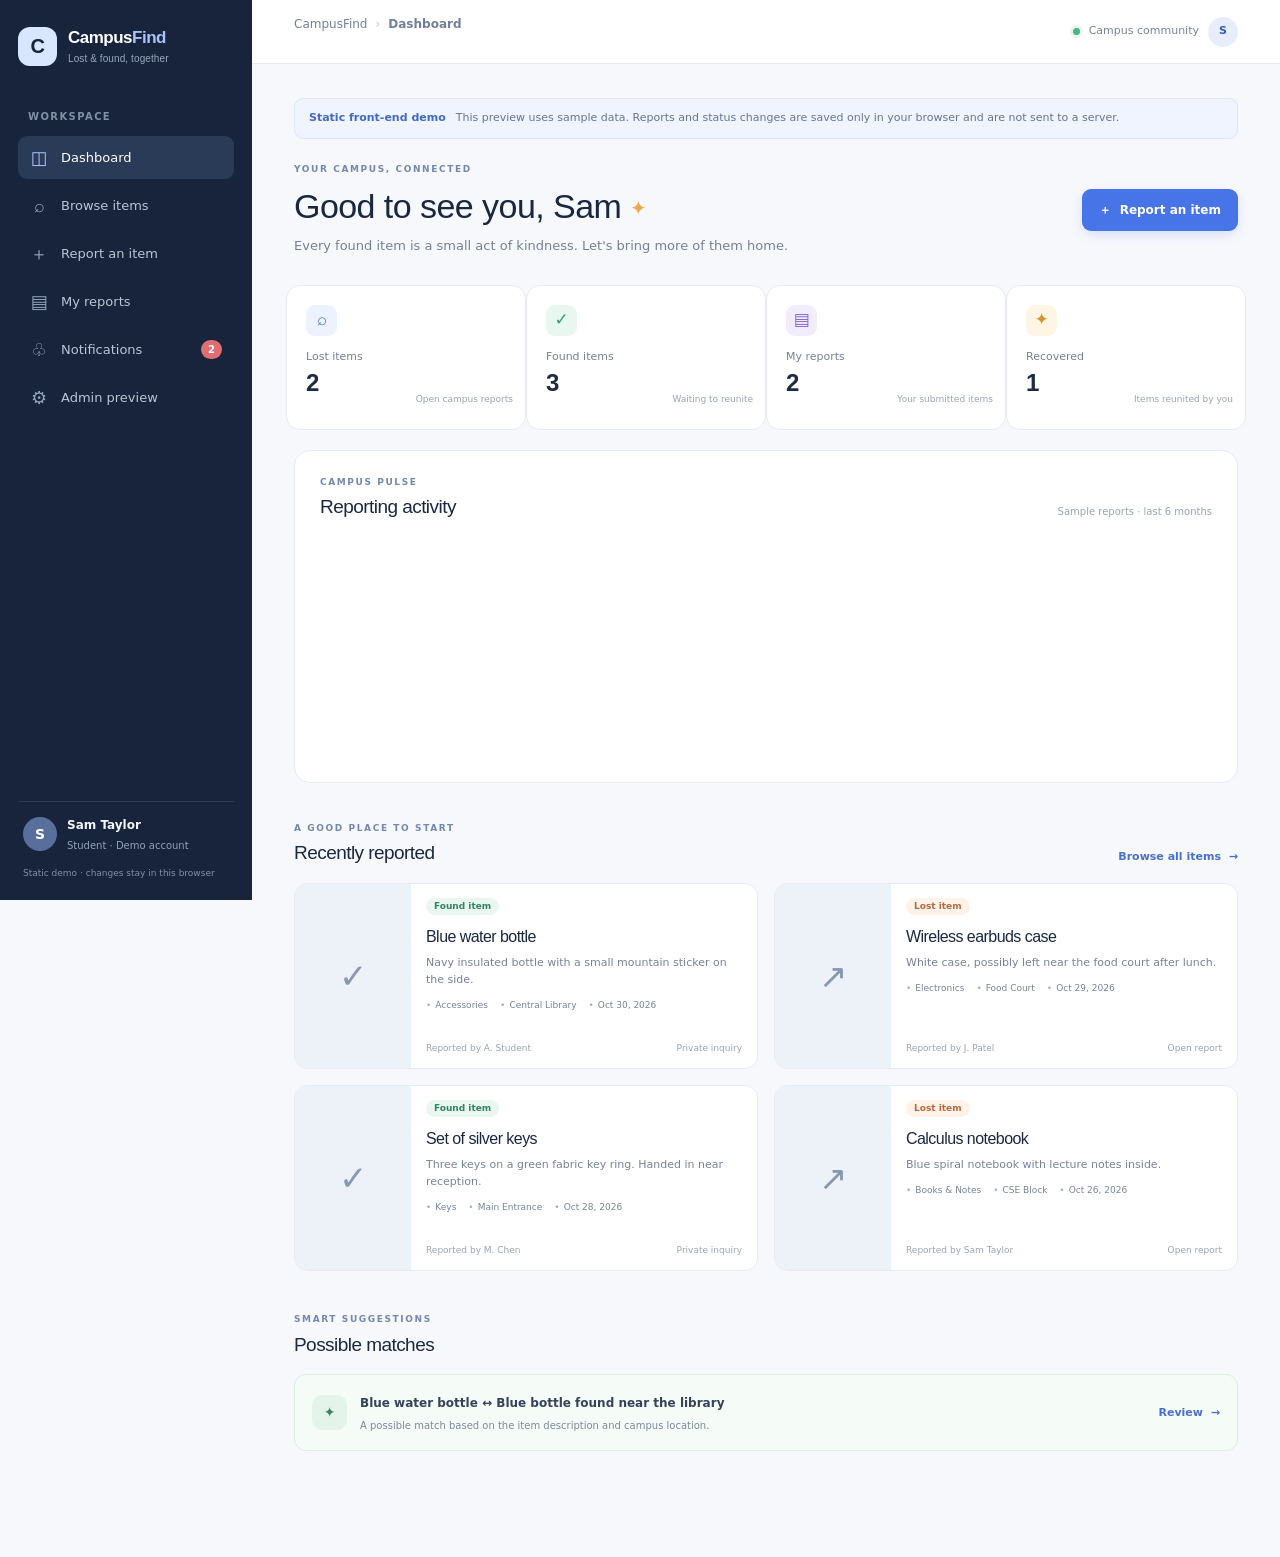
==== index.html @ 8f7933c7 "Deploy static CampusFind front end Co-authored-by: Copilot <223556219+Copilot@users.noreply.github.c" ====
<!doctype html>
<html lang="en">
<head>
    <meta charset="utf-8">
    <meta name="viewport" content="width=device-width, initial-scale=1">
    <meta name="theme-color" content="#17243b">
    <meta name="description" content="A static CampusFind front-end demo for campus lost-and-found reports.">
    <title>CampusFind · Static demo</title>
    <link href="assets/vendor/bootstrap/bootstrap.min.css" rel="stylesheet">
    <link rel="stylesheet" href="assets/app.css">
    <link rel="stylesheet" href="styles.css">
    <script src="assets/vendor/chart.js/chart.umd.min.js" defer></script>
    <script src="app.js" defer></script>
</head>
<body>
    <aside class="sidebar">
        <a class="brand" href="#dashboard" aria-label="CampusFind dashboard">
            <span class="brand-mark">C</span>
            <span>Campus<span class="brand-light">Find</span><small>Lost &amp; found, together</small></span>
        </a>
        <div class="sidebar-label">Workspace</div>
        <nav class="side-nav" aria-label="Main navigation">
            <a class="active" href="#dashboard" data-page-link="dashboard"><span>◫</span> Dashboard</a>
            <a href="#browse" data-page-link="browse"><span>⌕</span> Browse items</a>
            <a href="#report" data-page-link="report"><span>＋</span> Report an item</a>
            <a href="#my-reports" data-page-link="my-reports"><span>▤</span> My reports</a>
            <a href="#notifications" data-page-link="notifications"><span>♧</span> Notifications <b class="nav-count" id="nav-count">2</b></a>
            <a href="#admin" data-page-link="admin"><span>⚙</span> Admin preview</a>
        </nav>
        <div class="sidebar-bottom">
            <div class="profile-chip">
                <span class="avatar">S</span>
                <span><strong>Sam Taylor</strong><small>Student · Demo account</small></span>
            </div>
            <p class="demo-hint">Static demo · changes stay in this browser</p>
        </div>
    </aside>

    <main class="main-content">
        <header class="topbar">
            <div class="breadcrumb">CampusFind <span>›</span> <strong id="breadcrumb-current">Dashboard</strong></div>
            <div class="topbar-user"><span class="online-dot"></span> Campus community <span class="avatar avatar-small">S</span></div>
        </header>

        <div class="page-wrap">
            <div class="demo-banner" role="note"><strong>Static front-end demo</strong><span>This preview uses sample data. Reports and status changes are saved only in your browser and are not sent to a server.</span></div>

            <section class="static-page" data-page="dashboard">
                <div class="welcome-row">
                    <div><div class="eyebrow">YOUR CAMPUS, CONNECTED</div><h1>Good to see you, Sam <span class="wave">✦</span></h1><p class="subheading">Every found item is a small act of kindness. Let's bring more of them home.</p></div>
                    <a class="button button-primary" href="#report" data-page-link="report">＋ <span>Report an item</span></a>
                </div>
                <section class="stats-grid row row-cols-1 row-cols-sm-2 row-cols-xl-4 g-3" aria-label="Campus item statistics">
                    <article class="stat-card stat-blue col"><span class="stat-icon">⌕</span><span class="stat-label">Lost items</span><strong id="lost-count">0</strong><small>Open campus reports</small></article>
                    <article class="stat-card stat-green col"><span class="stat-icon">✓</span><span class="stat-label">Found items</span><strong id="found-count">0</strong><small>Waiting to reunite</small></article>
                    <article class="stat-card stat-violet col"><span class="stat-icon">▤</span><span class="stat-label">My reports</span><strong id="my-count">0</strong><small>Your submitted items</small></article>
                    <article class="stat-card stat-amber col"><span class="stat-icon">✦</span><span class="stat-label">Recovered</span><strong id="recovered-count">0</strong><small>Items reunited by you</small></article>
                </section>
                <section class="panel activity-chart">
                    <div class="section-heading"><div><div class="eyebrow">CAMPUS PULSE</div><h2>Reporting activity</h2></div><span class="chart-caption">Sample reports · last 6 months</span></div>
                    <canvas id="activity-chart" height="100" aria-label="Sample lost and found reports by month" role="img"></canvas>
                </section>
                <section class="content-section">
                    <div class="section-heading"><div><div class="eyebrow">A GOOD PLACE TO START</div><h2>Recently reported</h2></div><a class="text-link" href="#browse" data-page-link="browse">Browse all items <span>→</span></a></div>
                    <div class="item-grid" id="recent-items"></div>
                </section>
                <section class="content-section">
                    <div class="section-heading"><div><div class="eyebrow">SMART SUGGESTIONS</div><h2>Possible matches</h2></div></div>
                    <div class="suggestion-card"><span class="suggestion-icon">✦</span><div><strong>Blue water bottle ↔ Blue bottle found near the library</strong><p>A possible match based on the item description and campus location.</p></div><a class="text-link" href="#browse" data-page-link="browse">Review <span>→</span></a></div>
                </section>
            </section>

            <section class="static-page" data-page="browse" hidden>
                <div class="page-heading"><div class="eyebrow">THE CAMPUS BOARD</div><h1>Browse items</h1><p class="subheading">Search recent reports and filter by item type.</p></div>
                <form class="filter-form panel" id="filter-form">
                    <div class="filter-primary">
                        <label class="sr-only" for="search-items">Search items</label>
                        <input class="search-input" type="search" id="search-items" placeholder="Search reports...">
                        <label class="sr-only" for="filter-type">Item type</label>
                        <select id="filter-type"><option value="">All reports</option><option value="lost">Lost items</option><option value="found">Found items</option></select>
                        <label class="sr-only" for="filter-category">Category</label>
                        <select id="filter-category"><option value="">All categories</option><option>Accessories</option><option>Electronics</option><option>Books &amp; Notes</option><option>Keys</option><option>Bags</option><option>Clothing &amp; Accessories</option></select>
                        <button class="button button-primary button-small" type="submit">Search</button>
                    </div>
                </form>
                <p class="results-line" id="results-line" aria-live="polite"></p>
                <div class="item-grid" id="browse-items"></div>
            </section>

            <section class="static-page" data-page="report" hidden>
                <div class="page-heading"><div class="eyebrow">HELP YOUR CAMPUS COMMUNITY</div><h1>Report an item</h1><p class="subheading">The more detail you share, the easier it is to get this item back where it belongs.</p></div>
                <form class="panel report-form" id="report-form">
                    <div class="form-section-title"><span>01</span><div><h2>What happened?</h2><p>Choose the report type and tell us about the item.</p></div></div>
                    <div class="segmented-control">
                        <label><input type="radio" name="type" value="lost" checked><span>⌕ &nbsp; I lost an item</span></label>
                        <label><input type="radio" name="type" value="found"><span>✓ &nbsp; I found an item</span></label>
                    </div>
                    <div class="form-row">
                        <label>Item name<input name="name" maxlength="120" required placeholder="e.g. Blue water bottle"></label>
                        <label>Category<select name="category" required><option value="">Choose a category</option><option>Electronics</option><option>Books &amp; Notes</option><option>Keys</option><option>ID Cards &amp; Wallets</option><option>Clothing &amp; Accessories</option><option>Bags</option><option>Stationery</option><option>Other</option></select></label>
                    </div>
                    <label>Description<textarea name="description" rows="4" maxlength="500" required placeholder="Color, brand, unique marks, or anything else that could help identify it"></textarea></label>
                    <div class="form-section-title form-section-spaced"><span>02</span><div><h2>Where and when?</h2><p>An approximate time and campus location are helpful.</p></div></div>
                    <div class="form-row">
                        <label>Date<input type="date" name="date" required></label>
                        <label>Campus location<select name="location" required><option value="">Choose a location</option><option>Central Library</option><option>Food Court</option><option>Main Block</option><option>CSE Block</option><option>Hostel</option><option>Main Entrance</option><option>Other campus location</option></select></label>
                    </div>
                    <div class="form-footer"><p>This static preview stores your report only in this browser.</p><button class="button button-primary" type="submit">Save demo report <span>→</span></button></div>
                </form>
            </section>

            <section class="static-page" data-page="my-reports" hidden>
                <div class="page-heading"><div class="eyebrow">YOUR ACTIVITY</div><h1>My reports</h1><p class="subheading">Follow your reports from review to reunion.</p></div>
                <div class="item-grid" id="my-items"></div>
            </section>

            <section class="static-page" data-page="notifications" hidden>
                <div class="section-heading notification-heading"><div><div class="eyebrow">UPDATES FOR YOU</div><h1>Notifications</h1></div><button class="text-button" type="button" id="mark-read">Mark all as read</button></div>
                <div class="notification-list" id="notification-list"></div>
            </section>

            <section class="static-page" data-page="admin" hidden>
                <div class="page-heading"><div class="eyebrow">DEMO ONLY</div><h1>Admin preview</h1><p class="subheading">A visual preview of moderation tools. Actions here do not affect real accounts or reports.</p></div>
                <div class="stats-grid admin-stats row row-cols-1 row-cols-sm-2 row-cols-xl-4 g-3">
                    <article class="stat-card stat-amber col"><span class="stat-label">Pending review</span><strong id="pending-count">0</strong><small>Sample queue</small></article>
                    <article class="stat-card stat-blue col"><span class="stat-label">Active members</span><strong>248</strong><small>Sample total</small></article>
                </div>
                <section class="panel table-panel">
                    <div class="section-heading"><div><div class="eyebrow">MODERATION QUEUE</div><h2>Recent reports</h2></div><span class="chart-caption">Preview only</span></div>
                    <div class="table-scroll"><table><thead><tr><th>Report</th><th>Type</th><th>Location</th><th>Status</th></tr></thead><tbody id="admin-rows"></tbody></table></div>
                </section>
            </section>
        </div>
    </main>
</body>
</html>
---- assets/app.css ----
:root {
    --navy: #17243b;
    --navy-soft: #253652;
    --ink: #1d2b42;
    --muted: #748197;
    --line: #e7ebf1;
    --canvas: #f7f8fb;
    --white: #fff;
    --blue: #4775e8;
    --blue-dark: #3563d5;
    --green: #2e9b71;
    --radius: 16px;
    font-family: "DM Sans", sans-serif;
}

* { box-sizing: border-box; }
body { margin: 0; min-height: 100vh; color: var(--ink); background: var(--canvas); font-size: 14px; }
a { color: inherit; text-decoration: none; }
button, input, select, textarea { font: inherit; }
button, select { cursor: pointer; }
.sidebar { position: fixed; inset: 0 auto 0 0; z-index: 3; display: flex; flex-direction: column; width: 252px; padding: 27px 18px 20px; color: #d7dfed; background: var(--navy); }
.brand { display: flex; align-items: center; gap: 11px; color: #fff; font: 800 17px/1.1 Manrope, sans-serif; letter-spacing: -.5px; }
.brand-mark { display: grid; width: 39px; height: 39px; place-items: center; border-radius: 12px; color: var(--navy); background: #d8e6ff; font: 800 20px Manrope, sans-serif; }
.brand-light { color: #a9c2ff; }
.brand small { display: block; margin-top: 5px; color: #99a8bd; font: 400 10px "DM Sans", sans-serif; letter-spacing: .1px; }
.sidebar-label { margin: 43px 10px 12px; color: #8290a6; font-size: 10px; font-weight: 700; letter-spacing: 1.4px; text-transform: uppercase; }
.side-nav { display: grid; gap: 5px; }
.side-nav a { display: flex; align-items: center; gap: 13px; min-height: 43px; padding: 0 12px; border-radius: 9px; color: #bac5d6; font-size: 13px; transition: background .2s, color .2s; }
.side-nav a > span { width: 18px; color: #94a4bc; font-size: 18px; text-align: center; }
.side-nav a:hover, .side-nav a.active { color: #fff; background: #2a3b58; }
.side-nav a.active > span { color: #a9c2ff; }
.nav-count { margin-left: auto; padding: 2px 7px; border-radius: 99px; color: #fff; background: #df6e73; font-size: 10px; }
.sidebar-bottom { margin-top: auto; }
.profile-chip { display: flex; align-items: center; gap: 10px; padding: 14px 5px; border-top: 1px solid #ffffff1a; }
.profile-chip strong, .profile-chip small { display: block; max-width: 154px; overflow: hidden; text-overflow: ellipsis; white-space: nowrap; }
.profile-chip strong { color: #f4f6fb; font-size: 12px; }
.profile-chip small { margin-top: 4px; color: #92a1b5; font-size: 10px; }
.avatar { display: grid; flex: 0 0 auto; width: 34px; height: 34px; place-items: center; border-radius: 50%; color: #fff; background: #576f9a; font-weight: 700; }
.avatar-small { width: 30px; height: 30px; color: #365ab5; background: #e8edfb; }
.logout-button { display: flex; align-items: center; gap: 12px; width: 100%; padding: 9px 8px; border: 0; color: #aeb9ca; background: none; text-align: left; }
.logout-button:hover { color: white; }
.main-content { min-height: 100vh; margin-left: 252px; }
.topbar { position: sticky; top: 0; z-index: 2; display: flex; align-items: center; justify-content: space-between; height: 64px; padding: 0 42px; border-bottom: 1px solid var(--line); background: #ffffffed; backdrop-filter: blur(12px); }
.breadcrumb { color: #718099; font-size: 12px; }
.breadcrumb span { margin: 0 8px; color: #bdc5d2; }
.topbar-user { display: flex; align-items: center; gap: 9px; color: #778499; font-size: 11px; }
.online-dot { width: 7px; height: 7px; border-radius: 50%; background: #48b582; box-shadow: 0 0 0 3px #48b58222; }
.page-wrap { width: min(1180px, 100%); margin: 0 auto; padding: 34px 42px 64px; }
h1, h2, h3, p { margin-top: 0; }
h1, h2, h3 { font-family: Manrope, sans-serif; color: #192840; letter-spacing: -.55px; }
h1 { margin-bottom: 8px; font-size: clamp(26px, 3vw, 34px); line-height: 1.22; }
h2 { margin-bottom: 0; font-size: 19px; }
h3 { margin: 12px 0 8px; font-size: 16px; }
.eyebrow { margin-bottom: 10px; color: #7488ad; font-size: 9px; font-weight: 700; letter-spacing: 1.6px; }
.subheading { margin: 0; color: var(--muted); font-size: 13px; line-height: 1.7; }
.welcome-row { display: flex; align-items: center; justify-content: space-between; gap: 20px; margin-bottom: 27px; }
.wave { color: #efa94b; font-size: 20px; vertical-align: 3px; }
.button { display: inline-flex; align-items: center; justify-content: center; gap: 9px; min-height: 42px; padding: 0 17px; border: 0; border-radius: 9px; font-size: 12px; font-weight: 700; transition: background .2s, transform .2s; }
.button:hover { transform: translateY(-1px); }
.button-primary { color: #fff; background: var(--blue); box-shadow: 0 4px 11px #4775e82c; }
.button-primary:hover { background: var(--blue-dark); }
.button-muted { color: #657187; background: #f0f2f6; }
.button-muted:hover { background: #e5e8ee; }
.button-small { min-height: 34px; padding: 0 12px; font-size: 11px; }
.button-wide { width: 100%; min-height: 47px; margin-top: 8px; }
.stats-grid { margin-bottom: 39px; }
.activity-chart { margin: -19px 0 39px; }
.chart-caption { color: #9aa4b3; font-size: 10px; }
.activity-chart canvas { max-height: 220px; }
.stat-card { position: relative; min-height: 145px; padding: 19px; overflow: hidden; border: 1px solid var(--line); border-radius: 14px; background: #fff; }
.stat-icon { display: grid; width: 31px; height: 31px; margin-bottom: 13px; place-items: center; border-radius: 9px; font-size: 17px; }
.stat-label { display: block; color: #748197; font-size: 11px; }
.stat-card strong { display: block; margin-top: 4px; font: 800 24px Manrope, sans-serif; letter-spacing: -.6px; }
.stat-card small { position: absolute; right: 12px; bottom: 22px; color: #9aa4b3; font-size: 9px; }
.stat-blue .stat-icon { color: #5176d3; background: #edf2ff; }
.stat-green .stat-icon { color: #2f9d73; background: #e9f7f1; }
.stat-violet .stat-icon { color: #8766d0; background: #f2edfc; }
.stat-amber .stat-icon { color: #d29435; background: #fff5e4; }
.content-section { margin: 0 0 42px; }
.section-heading { display: flex; align-items: end; justify-content: space-between; gap: 18px; margin-bottom: 18px; }
.section-heading .eyebrow { margin-bottom: 7px; }
.text-link { color: #4a70cc; font-size: 11px; font-weight: 700; }
.text-link span { margin-left: 4px; }
.item-grid { display: grid; grid-template-columns: repeat(2, minmax(0, 1fr)); gap: 16px; }
.item-card { display: flex; min-width: 0; overflow: hidden; border: 1px solid var(--line); border-radius: 13px; background: var(--white); transition: box-shadow .2s, transform .2s; }
.item-card:hover { transform: translateY(-2px); box-shadow: 0 8px 26px #26395a0b; }
.item-photo, .item-photo-placeholder { flex: 0 0 116px; width: 116px; min-height: 184px; object-fit: cover; background: #edf1f8; }
.item-photo-placeholder { display: grid; place-items: center; color: #8798b3; font: 500 34px Manrope, sans-serif; }
.item-card-body { display: flex; flex: 1; flex-direction: column; min-width: 0; padding: 14px 15px 13px; }
.item-card-top { display: flex; align-items: center; justify-content: space-between; gap: 6px; }
.badge, .review-badge { display: inline-flex; align-items: center; padding: 4px 8px; border-radius: 99px; font-size: 9px; font-weight: 700; white-space: nowrap; }
.badge-lost { color: #b66a40; background: #fff2e9; }
.badge-found { color: #328464; background: #eaf7f1; }
.match-score { color: #528568; font-size: 9px; font-weight: 700; }
.item-card .item-description { display: -webkit-box; margin: 0 0 11px; overflow: hidden; color: #778398; font-size: 11px; line-height: 1.55; -webkit-box-orient: vertical; -webkit-line-clamp: 2; }
.item-meta { display: flex; flex-wrap: wrap; gap: 5px 12px; color: #768398; font-size: 9px; }
.item-meta span::before { margin-right: 4px; color: #a4afbf; content: "•"; }
.item-card-footer { display: flex; justify-content: space-between; gap: 8px; margin-top: auto; padding-top: 11px; color: #9aa4b3; font-size: 9px; }
.contact-link { color: #5072c1; font-weight: 700; }
.status-text { color: #33936e; font-weight: 700; }
.inquiry { margin-top: 12px; padding-top: 9px; border-top: 1px solid #eff1f5; color: #5574bd; font-size: 10px; font-weight: 700; }
.inquiry summary { cursor: pointer; }
.inquiry-form { display: grid; gap: 7px; margin-top: 8px; }
.inquiry-form textarea { min-height: 60px; }
.empty-state { grid-column: 1 / -1; padding: 46px 20px; border: 1px dashed #dce2ed; border-radius: var(--radius); background: #fff; text-align: center; }
.empty-icon { display: block; margin-bottom: 12px; color: #91a2c2; font-size: 30px; }
.empty-state h3 { margin-bottom: 7px; }
.empty-state p { margin-bottom: 16px; color: var(--muted); font-size: 12px; }
.page-heading { margin-bottom: 23px; }
.filter-bar { display: grid; gap: 9px; margin-bottom: 13px; padding: 11px; border: 1px solid var(--line); border-radius: 12px; background: white; }
.filter-primary { display: flex; align-items: center; gap: 9px; }
.filter-advanced { display: grid; grid-template-columns: repeat(4, minmax(0, 1fr)); align-items: end; gap: 9px; }
.filter-advanced label { gap: 4px; color: #78859a; font-size: 9px; }
.filter-bar select, .filter-bar input { min-width: 0; height: 36px; border: 0; outline: 0; color: #5d697d; background: transparent; font-size: 11px; }
.filter-primary select { max-width: 154px; padding: 0 7px; border-left: 1px solid var(--line); }
.filter-advanced select, .filter-advanced input { border: 1px solid var(--line); border-radius: 7px; background: white; }
.search-input { display: flex; flex: 1; align-items: center; gap: 8px; min-width: 120px; padding-left: 7px; color: #90a0b6; }
.search-input span { font-size: 18px; }
.search-input input { flex: 1; width: 100%; }
.results-line { margin: 16px 0 12px; color: #8a96a8; font-size: 10px; }
.pagination { display: flex; justify-content: center; gap: 6px; margin-top: 25px; }
.pagination a { display: grid; min-width: 32px; height: 32px; place-items: center; border: 1px solid var(--line); border-radius: 8px; color: #67758c; background: white; font-size: 11px; }
.pagination a.current { border-color: var(--blue); color: white; background: var(--blue); }
.panel { padding: 25px; border: 1px solid var(--line); border-radius: var(--radius); background: white; }
.report-form { max-width: 830px; }
.form-section-title { display: flex; align-items: center; gap: 12px; margin-bottom: 19px; }
.form-section-title > span { display: grid; flex: 0 0 auto; width: 31px; height: 31px; place-items: center; border-radius: 9px; color: #5879c8; background: #eef2fc; font-size: 10px; font-weight: 700; }
.form-section-title h2 { margin-bottom: 4px; font-size: 15px; }
.form-section-title p { margin: 0; color: #929cad; font-size: 10px; }
.form-section-spaced { margin-top: 30px; }
.form-stack { display: grid; gap: 14px; }
label { display: grid; gap: 7px; color: #4b5870; font-size: 11px; font-weight: 600; }
input:not([type="radio"]):not([type="checkbox"]), select, textarea { width: 100%; min-height: 41px; padding: 10px 11px; border: 1px solid #e1e6ee; border-radius: 8px; outline: 0; color: #27364d; background: #fff; font-size: 12px; transition: border-color .2s, box-shadow .2s; }
textarea { resize: vertical; }
input:focus, select:focus, textarea:focus { border-color: #8aa6ee; box-shadow: 0 0 0 3px #4775e812; }
input::placeholder, textarea::placeholder { color: #b0b9c7; }
.form-row { display: grid; grid-template-columns: 1fr 1fr; gap: 14px; margin: 14px 0; }
.form-row:first-of-type { margin-top: 0; }
.optional { color: #9ca6b5; font-size: 10px; font-weight: 400; }
.segmented-control { display: flex; gap: 10px; margin-bottom: 18px; }
.segmented-control label { flex: 1; display: block; cursor: pointer; }
.segmented-control input { position: absolute; opacity: 0; }
.segmented-control span { display: block; padding: 12px 15px; border: 1px solid #e4e9f0; border-radius: 9px; color: #727f93; text-align: center; transition: .2s; }
.segmented-control input:checked + span { border-color: #9bb4f1; color: #4169c9; background: #f2f5ff; }
.form-footer { display: flex; align-items: center; justify-content: space-between; gap: 14px; margin-top: 24px; padding-top: 18px; border-top: 1px solid #edf0f4; }
.form-footer p { margin: 0; color: #939eae; font-size: 10px; line-height: 1.5; }
.report-card-wrap { min-width: 0; }
.report-actions { display: flex; align-items: center; justify-content: space-between; padding: 10px 3px; }
.review-pending { color: #a77528; background: #fff5e3; }
.review-approved { color: #318263; background: #eaf7f1; }
.review-rejected { color: #b04d56; background: #fff0f1; }
.text-button { padding: 3px 0; border: 0; color: #5072c1; background: transparent; font-size: 10px; font-weight: 700; }
.text-button:hover { text-decoration: underline; }
.danger-text { color: #bf5961; }
.match-note { padding: 9px 11px; border-radius: 8px; color: #548064; background: #edf7f0; font-size: 10px; }
.notification-heading { align-items: center; margin-bottom: 15px; }
.notification-list { overflow: hidden; border: 1px solid var(--line); border-radius: 13px; background: white; }
.notification-row { display: flex; align-items: flex-start; gap: 13px; padding: 18px; border-bottom: 1px solid #eef0f4; }
.notification-row:last-child { border-bottom: 0; }
.notification-row.unread { background: #f8faff; }
.notification-icon { display: grid; flex: 0 0 auto; width: 32px; height: 32px; place-items: center; border-radius: 10px; color: #5377cf; background: #edf2ff; }
.notification-copy { flex: 1; }
.notification-copy strong { font-size: 12px; }
.notification-copy p { margin: 5px 0; color: #748197; font-size: 11px; line-height: 1.55; }
.notification-copy small { color: #a1aaba; font-size: 9px; }
.admin-tabs { display: flex; gap: 6px; overflow-x: auto; margin: 20px 0; padding-bottom: 5px; border-bottom: 1px solid var(--line); }
.admin-tabs a { display: inline-flex; align-items: center; gap: 7px; padding: 9px 12px; border-radius: 7px 7px 0 0; color: #7d899a; font-size: 11px; white-space: nowrap; }
.admin-tabs a.active { color: #4269c5; background: #edf2ff; font-weight: 700; }
.tab-count { display: inline-grid; min-width: 19px; height: 19px; place-items: center; border-radius: 99px; color: #a37027; background: #fff1d8; font-size: 9px; }
.admin-stats { margin-bottom: 20px; }
.admin-stats .stat-card { min-height: 120px; }
.table-panel { margin-bottom: 18px; }
.table-panel > .section-heading { margin-bottom: 15px; }
.table-panel > h2 { margin-bottom: 17px; }
.table-scroll { width: 100%; overflow-x: auto; }
table { width: 100%; border-collapse: collapse; text-align: left; }
th { padding: 10px 12px; border-bottom: 1px solid #e9edf3; color: #8c97a8; font-size: 9px; font-weight: 700; letter-spacing: .7px; text-transform: uppercase; white-space: nowrap; }
td { padding: 12px; border-bottom: 1px solid #f0f2f5; color: #647187; font-size: 10px; vertical-align: middle; }
tr:last-child td { border-bottom: 0; }
td strong { color: #34425a; font-size: 11px; }
.table-sub { display: block; margin-top: 4px; color: #99a3b2; font-size: 9px; }
.table-actions { display: flex; gap: 12px; }
.admin-report { display: flex; align-items: center; justify-content: space-between; gap: 16px; padding: 17px 0; border-top: 1px solid #edf0f4; }
.admin-report-main { display: flex; align-items: center; gap: 13px; min-width: 0; }
.admin-thumb { flex: 0 0 auto; width: 68px; height: 68px; border-radius: 9px; object-fit: cover; background: #edf1f8; }
.admin-report h3 { margin: 7px 0 4px; font-size: 14px; }
.admin-report p { max-width: 570px; margin: 0 0 7px; color: #7d899b; font-size: 10px; }
.admin-report .item-card-top small { color: #9ba5b3; font-size: 9px; }
.admin-report-actions { display: flex; flex: 0 0 auto; gap: 7px; }
.empty-inline { padding: 18px; color: #8e99a9; font-size: 11px; text-align: center; }
.admin-split { display: grid; grid-template-columns: minmax(220px, .75fr) minmax(0, 1.8fr); gap: 16px; align-items: start; }
.compact-form { display: grid; gap: 14px; }
.compact-form h2 { margin: 0; font-size: 16px; }
.compact-form .subheading { margin-top: -9px; font-size: 11px; }
.alert { margin-bottom: 20px; padding: 12px 15px; border: 1px solid transparent; border-radius: 9px; font-size: 12px; }
.alert-success { border-color: #cceadd; color: #2d7658; background: #edf9f3; }
.alert-error { border-color: #f3d4d7; color: #9e424c; background: #fff2f3; }
.auth-main { display: grid; min-height: 100vh; place-items: center; padding: 30px 18px; background: radial-gradient(ellipse at 18% 18%, #e8eeff 0, transparent 37%), radial-gradient(ellipse at 88% 82%, #e8f5f0 0, transparent 32%), #f8f9fc; }
.auth-wrap { width: min(480px, 100%); padding: 0; }
.auth-card { padding: 34px 38px; border: 1px solid #e9edf3; border-radius: 18px; background: #fff; box-shadow: 0 18px 55px #263a5b0d; }
.auth-brand { margin-bottom: 35px; color: #1d2b42; }
.auth-brand .brand-light { color: #5074d1; }
.auth-brand small { color: #919caf; }
.auth-card .eyebrow { margin-bottom: 8px; }
.auth-card h1 { font-size: 25px; }
.auth-card .subheading { margin-bottom: 22px; font-size: 12px; }
.auth-card .form-row { margin: 0; }
.auth-switch { margin: 19px 0 0; color: #8792a4; font-size: 11px; text-align: center; }
.auth-switch a { color: #4a70ce; font-weight: 700; }
.auth-note { margin-top: 18px; color: #8793a7; font-size: 10px; text-align: center; }
.auth-note span { color: #e5a84c; }
.sr-only { position: absolute; width: 1px; height: 1px; padding: 0; overflow: hidden; clip: rect(0, 0, 0, 0); white-space: nowrap; clip-path: inset(50%); }

@media (max-width: 1080px) {
    .sidebar { width: 220px; }
    .main-content { margin-left: 220px; }
    .page-wrap { padding-right: 25px; padding-left: 25px; }
    .topbar { padding-right: 25px; padding-left: 25px; }
}
@media (max-width: 760px) {
    .sidebar { position: sticky; top: 0; width: 100%; height: auto; padding: 10px 14px; }
    .sidebar .brand { display: none; }
    .sidebar-label, .sidebar-bottom { display: none; }
    .side-nav { display: flex; gap: 4px; overflow-x: auto; }
    .side-nav a { flex: 0 0 auto; min-height: 38px; gap: 7px; padding: 0 10px; font-size: 10px; }
    .side-nav a > span { font-size: 15px; }
    .main-content { margin-left: 0; }
    .topbar { height: 51px; padding: 0 17px; }
    .topbar-user { font-size: 0; }
    .page-wrap { padding: 26px 17px 45px; }
    .welcome-row { align-items: flex-start; flex-direction: column; }
    .item-grid { grid-template-columns: 1fr; }
    .filter-primary { flex-wrap: wrap; }
    .search-input { flex-basis: 100%; }
    .filter-primary select { flex: 1; max-width: none; border: 1px solid var(--line); border-radius: 7px; }
    .filter-advanced { grid-template-columns: repeat(2, minmax(0, 1fr)); }
    .filter-advanced .button { grid-column: 1 / -1; }
    .admin-split { grid-template-columns: 1fr; }
    .admin-report { align-items: flex-start; flex-direction: column; }
    .admin-report-actions { margin-left: 81px; }
}
@media (max-width: 480px) {
    .stat-card { min-height: 131px; padding: 13px; }
    .stat-card small { right: 8px; bottom: 13px; font-size: 8px; }
    .form-row { grid-template-columns: 1fr; gap: 12px; margin: 12px 0; }
    .panel { padding: 18px; }
    .form-footer { align-items: flex-start; flex-direction: column; }
    .form-footer .button { align-self: stretch; }
    .item-photo, .item-photo-placeholder { flex-basis: 88px; width: 88px; min-height: 170px; }
    .item-card-body { padding: 12px; }
    .auth-card { padding: 27px 22px; }
    .section-heading { align-items: flex-start; }
}
---- styles.css ----
.demo-banner {
    display: flex;
    align-items: center;
    gap: 10px;
    margin-bottom: 24px;
    padding: 11px 14px;
    border: 1px solid #dce6fc;
    border-radius: 9px;
    color: #647594;
    background: #f0f4ff;
    font-size: 11px;
    line-height: 1.5;
}
.demo-banner strong { flex: 0 0 auto; color: #4269c5; }
.demo-hint { margin: 0; padding: 0 5px; color: #8290a6; font-size: 9px; }
.filter-form { margin-bottom: 16px; padding: 17px; }
.filter-primary { display: flex; align-items: center; gap: 10px; }
.filter-primary .search-input { flex: 1; }
.filter-primary select { width: auto; min-width: 150px; }
.filter-primary .button { flex: 0 0 auto; }
.suggestion-card { display: flex; align-items: center; gap: 13px; padding: 17px; border: 1px solid #dcecdf; border-radius: 12px; background: #f5fbf7; }
.suggestion-icon { display: grid; flex: 0 0 auto; width: 35px; height: 35px; place-items: center; border-radius: 10px; color: #398463; background: #e4f4eb; }
.suggestion-card > div { flex: 1; }
.suggestion-card strong { color: #34425a; font-size: 12px; }
.suggestion-card p { margin: 5px 0 0; color: #7d899b; font-size: 10px; line-height: 1.5; }
.static-page[hidden] { display: none !important; }
.empty-state { grid-column: 1 / -1; }

@media (max-width: 760px) {
    .demo-banner { align-items: flex-start; flex-direction: column; gap: 3px; margin-bottom: 18px; }
    .filter-primary { flex-wrap: wrap; }
    .filter-primary .search-input { flex-basis: 100%; }
    .filter-primary select { flex: 1; min-width: 0; }
}
@media (max-width: 480px) {
    .suggestion-card { align-items: flex-start; flex-wrap: wrap; }
    .suggestion-card .text-link { margin-left: 48px; }
}
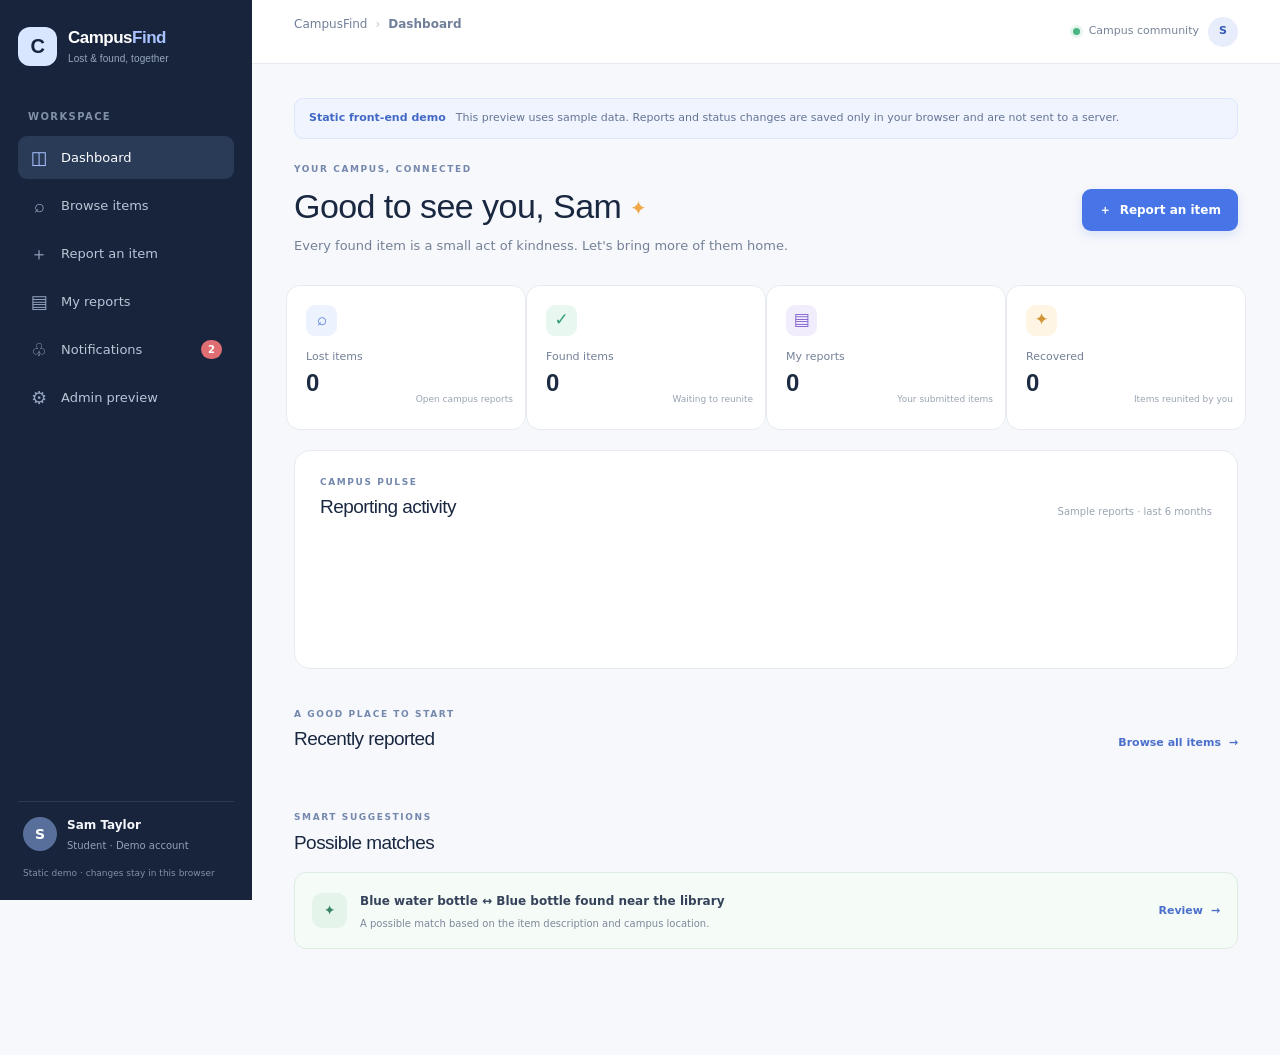
==== commit 930a38e0: "Refactor index.html for improved readability Updated title and improved structure of the sidebar and" ====
--- a/index.html
+++ b/index.html
@@ -1,3 +1,4 @@
+
 <!doctype html>
 <html lang="en">
 <head>
@@ -5,132 +6,281 @@
     <meta name="viewport" content="width=device-width, initial-scale=1">
     <meta name="theme-color" content="#17243b">
     <meta name="description" content="A static CampusFind front-end demo for campus lost-and-found reports.">
-    <title>CampusFind · Static demo</title>
+
+    <title>CampusFind - Campus Lost & Found</title>
+
+    <!-- Bootstrap CSS -->
     <link href="assets/vendor/bootstrap/bootstrap.min.css" rel="stylesheet">
+
+    <!-- Application CSS -->
     <link rel="stylesheet" href="assets/app.css">
     <link rel="stylesheet" href="styles.css">
+
+    <!-- JavaScript Libraries -->
     <script src="assets/vendor/chart.js/chart.umd.min.js" defer></script>
     <script src="app.js" defer></script>
 </head>
+
 <body>
+
+    <!-- Sidebar -->
     <aside class="sidebar">
+
         <a class="brand" href="#dashboard" aria-label="CampusFind dashboard">
             <span class="brand-mark">C</span>
-            <span>Campus<span class="brand-light">Find</span><small>Lost &amp; found, together</small></span>
+            <span>
+                Campus<span class="brand-light">Find</span>
+                <small>Lost &amp; found, together</small>
+            </span>
         </a>
+
         <div class="sidebar-label">Workspace</div>
+
         <nav class="side-nav" aria-label="Main navigation">
-            <a class="active" href="#dashboard" data-page-link="dashboard"><span>◫</span> Dashboard</a>
-            <a href="#browse" data-page-link="browse"><span>⌕</span> Browse items</a>
-            <a href="#report" data-page-link="report"><span>＋</span> Report an item</a>
-            <a href="#my-reports" data-page-link="my-reports"><span>▤</span> My reports</a>
-            <a href="#notifications" data-page-link="notifications"><span>♧</span> Notifications <b class="nav-count" id="nav-count">2</b></a>
-            <a href="#admin" data-page-link="admin"><span>⚙</span> Admin preview</a>
+
+            <a class="active" href="#dashboard" data-page-link="dashboard">
+                <span>◫</span> Dashboard
+            </a>
+
+            <a href="#browse" data-page-link="browse">
+                <span>⌕</span> Browse items
+            </a>
+
+            <a href="#report" data-page-link="report">
+                <span>＋</span> Report an item
+            </a>
+
+            <a href="#my-reports" data-page-link="my-reports">
+                <span>▤</span> My reports
+            </a>
+
+            <a href="#notifications" data-page-link="notifications">
+                <span>♧</span> Notifications
+                <b class="nav-count" id="nav-count">2</b>
+            </a>
+
+            <a href="#admin" data-page-link="admin">
+                <span>⚙</span> Admin preview
+            </a>
+
         </nav>
+
         <div class="sidebar-bottom">
+
             <div class="profile-chip">
                 <span class="avatar">S</span>
-                <span><strong>Sam Taylor</strong><small>Student · Demo account</small></span>
-            </div>
-            <p class="demo-hint">Static demo · changes stay in this browser</p>
+                <span>
+                    <strong>Sam Taylor</strong>
+                    <small>Student · Demo account</small>
+                </span>
+            </div>
+
+            <p class="demo-hint">
+                Static demo · changes stay in this browser
+            </p>
+
         </div>
+
     </aside>
 
+
+    <!-- Main Content -->
     <main class="main-content">
+
+        <!-- Top Navigation -->
         <header class="topbar">
-            <div class="breadcrumb">CampusFind <span>›</span> <strong id="breadcrumb-current">Dashboard</strong></div>
-            <div class="topbar-user"><span class="online-dot"></span> Campus community <span class="avatar avatar-small">S</span></div>
+
+            <div class="breadcrumb">
+                CampusFind
+                <span>›</span>
+                <strong id="breadcrumb-current">Dashboard</strong>
+            </div>
+
+            <div class="topbar-user">
+                <span class="online-dot"></span>
+                Campus community
+                <span class="avatar avatar-small">S</span>
+            </div>
+
         </header>
 
+
         <div class="page-wrap">
-            <div class="demo-banner" role="note"><strong>Static front-end demo</strong><span>This preview uses sample data. Reports and status changes are saved only in your browser and are not sent to a server.</span></div>
-
+
+            <!-- Demo Notice -->
+            <div class="demo-banner" role="note">
+                <strong>Static front-end demo</strong>
+                <span>
+                    This preview uses sample data. Reports and status
+                    changes are saved only in your browser and are not
+                    sent to a server.
+                </span>
+            </div>
+
+
+            <!-- Dashboard -->
             <section class="static-page" data-page="dashboard">
+
                 <div class="welcome-row">
-                    <div><div class="eyebrow">YOUR CAMPUS, CONNECTED</div><h1>Good to see you, Sam <span class="wave">✦</span></h1><p class="subheading">Every found item is a small act of kindness. Let's bring more of them home.</p></div>
-                    <a class="button button-primary" href="#report" data-page-link="report">＋ <span>Report an item</span></a>
+
+                    <div>
+                        <div class="eyebrow">YOUR CAMPUS, CONNECTED</div>
+
+                        <h1>
+                            Good to see you, Sam
+                            <span class="wave">✦</span>
+                        </h1>
+
+                        <p class="subheading">
+                            Every found item is a small act of kindness.
+                            Let's bring more of them home.
+                        </p>
+                    </div>
+
+                    <a class="button button-primary"
+                       href="#report"
+                       data-page-link="report">
+                        ＋ <span>Report an item</span>
+                    </a>
+
                 </div>
-                <section class="stats-grid row row-cols-1 row-cols-sm-2 row-cols-xl-4 g-3" aria-label="Campus item statistics">
-                    <article class="stat-card stat-blue col"><span class="stat-icon">⌕</span><span class="stat-label">Lost items</span><strong id="lost-count">0</strong><small>Open campus reports</small></article>
-                    <article class="stat-card stat-green col"><span class="stat-icon">✓</span><span class="stat-label">Found items</span><strong id="found-count">0</strong><small>Waiting to reunite</small></article>
-                    <article class="stat-card stat-violet col"><span class="stat-icon">▤</span><span class="stat-label">My reports</span><strong id="my-count">0</strong><small>Your submitted items</small></article>
-                    <article class="stat-card stat-amber col"><span class="stat-icon">✦</span><span class="stat-label">Recovered</span><strong id="recovered-count">0</strong><small>Items reunited by you</small></article>
-                </section>
+
+
+                <!-- Statistics -->
+                <section class="stats-grid row row-cols-1 row-cols-sm-2 row-cols-xl-4 g-3"
+                         aria-label="Campus item statistics">
+
+                    <article class="stat-card stat-blue col">
+                        <span class="stat-icon">⌕</span>
+                        <span class="stat-label">Lost items</span>
+                        <strong id="lost-count">0</strong>
+                        <small>Open campus reports</small>
+                    </article>
+
+                    <article class="stat-card stat-green col">
+                        <span class="stat-icon">✓</span>
+                        <span class="stat-label">Found items</span>
+                        <strong id="found-count">0</strong>
+                        <small>Waiting to reunite</small>
+                    </article>
+
+                    <article class="stat-card stat-violet col">
+                        <span class="stat-icon">▤</span>
+                        <span class="stat-label">My reports</span>
+                        <strong id="my-count">0</strong>
+                        <small>Your submitted items</small>
+                    </article>
+
+                    <article class="stat-card stat-amber col">
+                        <span class="stat-icon">✦</span>
+                        <span class="stat-label">Recovered</span>
+                        <strong id="recovered-count">0</strong>
+                        <small>Items reunited by you</small>
+                    </article>
+
+                </section>
+
+
+                <!-- Activity Chart -->
                 <section class="panel activity-chart">
-                    <div class="section-heading"><div><div class="eyebrow">CAMPUS PULSE</div><h2>Reporting activity</h2></div><span class="chart-caption">Sample reports · last 6 months</span></div>
-                    <canvas id="activity-chart" height="100" aria-label="Sample lost and found reports by month" role="img"></canvas>
-                </section>
+
+                    <div class="section-heading">
+
+                        <div>
+                            <div class="eyebrow">CAMPUS PULSE</div>
+                            <h2>Reporting activity</h2>
+                        </div>
+
+                        <span class="chart-caption">
+                            Sample reports · last 6 months
+                        </span>
+
+                    </div>
+
+                    <canvas id="activity-chart"
+                            height="100"
+                            aria-label="Sample lost and found reports by month"
+                            role="img">
+                    </canvas>
+
+                </section>
+
+
+                <!-- Recent Items -->
                 <section class="content-section">
-                    <div class="section-heading"><div><div class="eyebrow">A GOOD PLACE TO START</div><h2>Recently reported</h2></div><a class="text-link" href="#browse" data-page-link="browse">Browse all items <span>→</span></a></div>
+
+                    <div class="section-heading">
+
+                        <div>
+                            <div class="eyebrow">A GOOD PLACE TO START</div>
+                            <h2>Recently reported</h2>
+                        </div>
+
+                        <a class="text-link"
+                           href="#browse"
+                           data-page-link="browse">
+                            Browse all items <span>→</span>
+                        </a>
+
+                    </div>
+
                     <div class="item-grid" id="recent-items"></div>
-                </section>
+
+                </section>
+
+
+                <!-- Suggested Matches -->
                 <section class="content-section">
-                    <div class="section-heading"><div><div class="eyebrow">SMART SUGGESTIONS</div><h2>Possible matches</h2></div></div>
-                    <div class="suggestion-card"><span class="suggestion-icon">✦</span><div><strong>Blue water bottle ↔ Blue bottle found near the library</strong><p>A possible match based on the item description and campus location.</p></div><a class="text-link" href="#browse" data-page-link="browse">Review <span>→</span></a></div>
-                </section>
+
+                    <div class="section-heading">
+                        <div>
+                            <div class="eyebrow">SMART SUGGESTIONS</div>
+                            <h2>Possible matches</h2>
+                        </div>
+                    </div>
+
+                    <div class="suggestion-card">
+
+                        <span class="suggestion-icon">✦</span>
+
+                        <div>
+                            <strong>
+                                Blue water bottle ↔ Blue bottle found near the library
+                            </strong>
+
+                            <p>
+                                A possible match based on the item description
+                                and campus location.
+                            </p>
+                        </div>
+
+                        <a class="text-link"
+                           href="#browse"
+                           data-page-link="browse">
+                            Review <span>→</span>
+                        </a>
+
+                    </div>
+
+                </section>
+
             </section>
 
+
+            <!-- Browse Items -->
             <section class="static-page" data-page="browse" hidden>
-                <div class="page-heading"><div class="eyebrow">THE CAMPUS BOARD</div><h1>Browse items</h1><p class="subheading">Search recent reports and filter by item type.</p></div>
+
+                <div class="page-heading">
+                    <div class="eyebrow">THE CAMPUS BOARD</div>
+                    <h1>Browse items</h1>
+                    <p class="subheading">
+                        Search recent reports and filter by item type.
+                    </p>
+                </div>
+
                 <form class="filter-form panel" id="filter-form">
+
                     <div class="filter-primary">
-                        <label class="sr-only" for="search-items">Search items</label>
-                        <input class="search-input" type="search" id="search-items" placeholder="Search reports...">
-                        <label class="sr-only" for="filter-type">Item type</label>
-                        <select id="filter-type"><option value="">All reports</option><option value="lost">Lost items</option><option value="found">Found items</option></select>
-                        <label class="sr-only" for="filter-category">Category</label>
-                        <select id="filter-category"><option value="">All categories</option><option>Accessories</option><option>Electronics</option><option>Books &amp; Notes</option><option>Keys</option><option>Bags</option><option>Clothing &amp; Accessories</option></select>
-                        <button class="button button-primary button-small" type="submit">Search</button>
-                    </div>
-                </form>
-                <p class="results-line" id="results-line" aria-live="polite"></p>
-                <div class="item-grid" id="browse-items"></div>
-            </section>
-
-            <section class="static-page" data-page="report" hidden>
-                <div class="page-heading"><div class="eyebrow">HELP YOUR CAMPUS COMMUNITY</div><h1>Report an item</h1><p class="subheading">The more detail you share, the easier it is to get this item back where it belongs.</p></div>
-                <form class="panel report-form" id="report-form">
-                    <div class="form-section-title"><span>01</span><div><h2>What happened?</h2><p>Choose the report type and tell us about the item.</p></div></div>
-                    <div class="segmented-control">
-                        <label><input type="radio" name="type" value="lost" checked><span>⌕ &nbsp; I lost an item</span></label>
-                        <label><input type="radio" name="type" value="found"><span>✓ &nbsp; I found an item</span></label>
-                    </div>
-                    <div class="form-row">
-                        <label>Item name<input name="name" maxlength="120" required placeholder="e.g. Blue water bottle"></label>
-                        <label>Category<select name="category" required><option value="">Choose a category</option><option>Electronics</option><option>Books &amp; Notes</option><option>Keys</option><option>ID Cards &amp; Wallets</option><option>Clothing &amp; Accessories</option><option>Bags</option><option>Stationery</option><option>Other</option></select></label>
-                    </div>
-                    <label>Description<textarea name="description" rows="4" maxlength="500" required placeholder="Color, brand, unique marks, or anything else that could help identify it"></textarea></label>
-                    <div class="form-section-title form-section-spaced"><span>02</span><div><h2>Where and when?</h2><p>An approximate time and campus location are helpful.</p></div></div>
-                    <div class="form-row">
-                        <label>Date<input type="date" name="date" required></label>
-                        <label>Campus location<select name="location" required><option value="">Choose a location</option><option>Central Library</option><option>Food Court</option><option>Main Block</option><option>CSE Block</option><option>Hostel</option><option>Main Entrance</option><option>Other campus location</option></select></label>
-                    </div>
-                    <div class="form-footer"><p>This static preview stores your report only in this browser.</p><button class="button button-primary" type="submit">Save demo report <span>→</span></button></div>
-                </form>
-            </section>
-
-            <section class="static-page" data-page="my-reports" hidden>
-                <div class="page-heading"><div class="eyebrow">YOUR ACTIVITY</div><h1>My reports</h1><p class="subheading">Follow your reports from review to reunion.</p></div>
-                <div class="item-grid" id="my-items"></div>
-            </section>
-
-            <section class="static-page" data-page="notifications" hidden>
-                <div class="section-heading notification-heading"><div><div class="eyebrow">UPDATES FOR YOU</div><h1>Notifications</h1></div><button class="text-button" type="button" id="mark-read">Mark all as read</button></div>
-                <div class="notification-list" id="notification-list"></div>
-            </section>
-
-            <section class="static-page" data-page="admin" hidden>
-                <div class="page-heading"><div class="eyebrow">DEMO ONLY</div><h1>Admin preview</h1><p class="subheading">A visual preview of moderation tools. Actions here do not affect real accounts or reports.</p></div>
-                <div class="stats-grid admin-stats row row-cols-1 row-cols-sm-2 row-cols-xl-4 g-3">
-                    <article class="stat-card stat-amber col"><span class="stat-label">Pending review</span><strong id="pending-count">0</strong><small>Sample queue</small></article>
-                    <article class="stat-card stat-blue col"><span class="stat-label">Active members</span><strong>248</strong><small>Sample total</small></article>
-                </div>
-                <section class="panel table-panel">
-                    <div class="section-heading"><div><div class="eyebrow">MODERATION QUEUE</div><h2>Recent reports</h2></div><span class="chart-caption">Preview only</span></div>
-                    <div class="table-scroll"><table><thead><tr><th>Report</th><th>Type</th><th>Location</th><th>Status</th></tr></thead><tbody id="admin-rows"></tbody></table></div>
-                </section>
-            </section>
-        </div>
-    </main>
-</body>
-</html>
+
+                        <label class="sr-only" for="search-items">
+                            Search items
